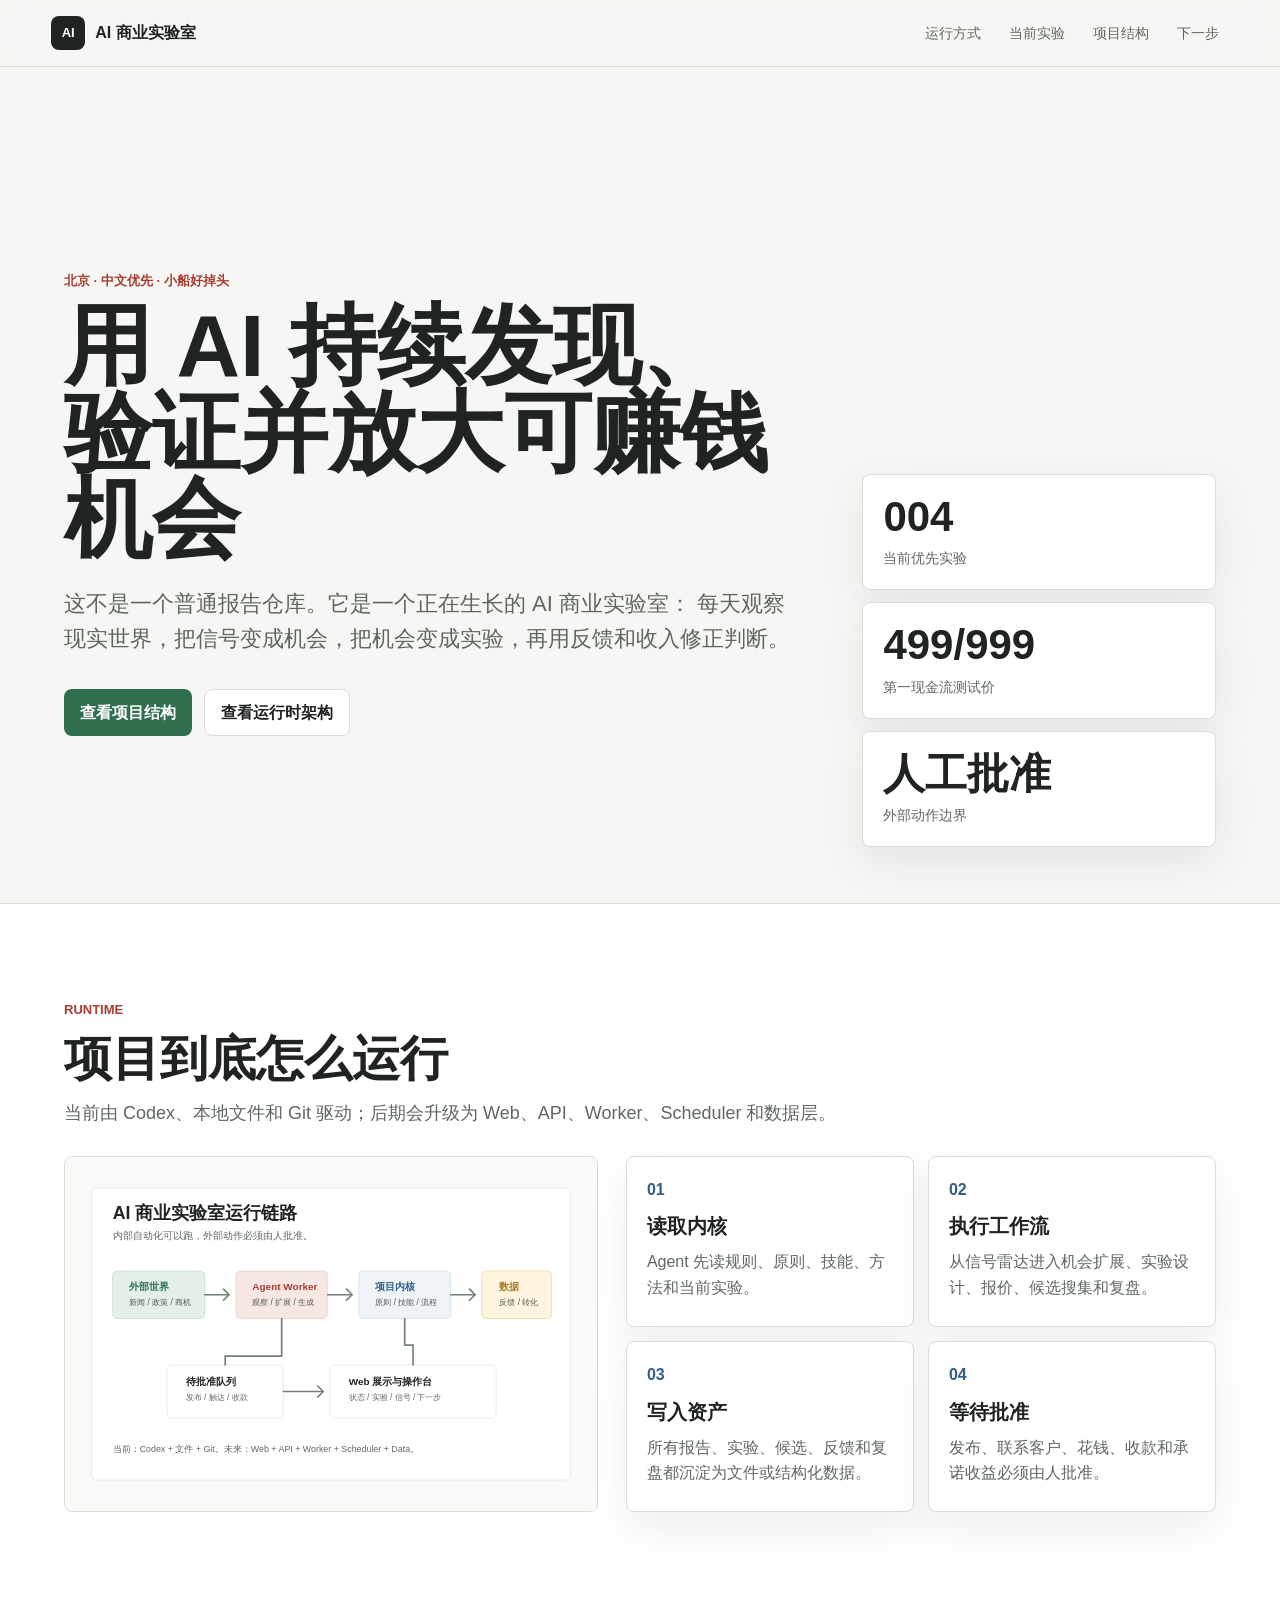
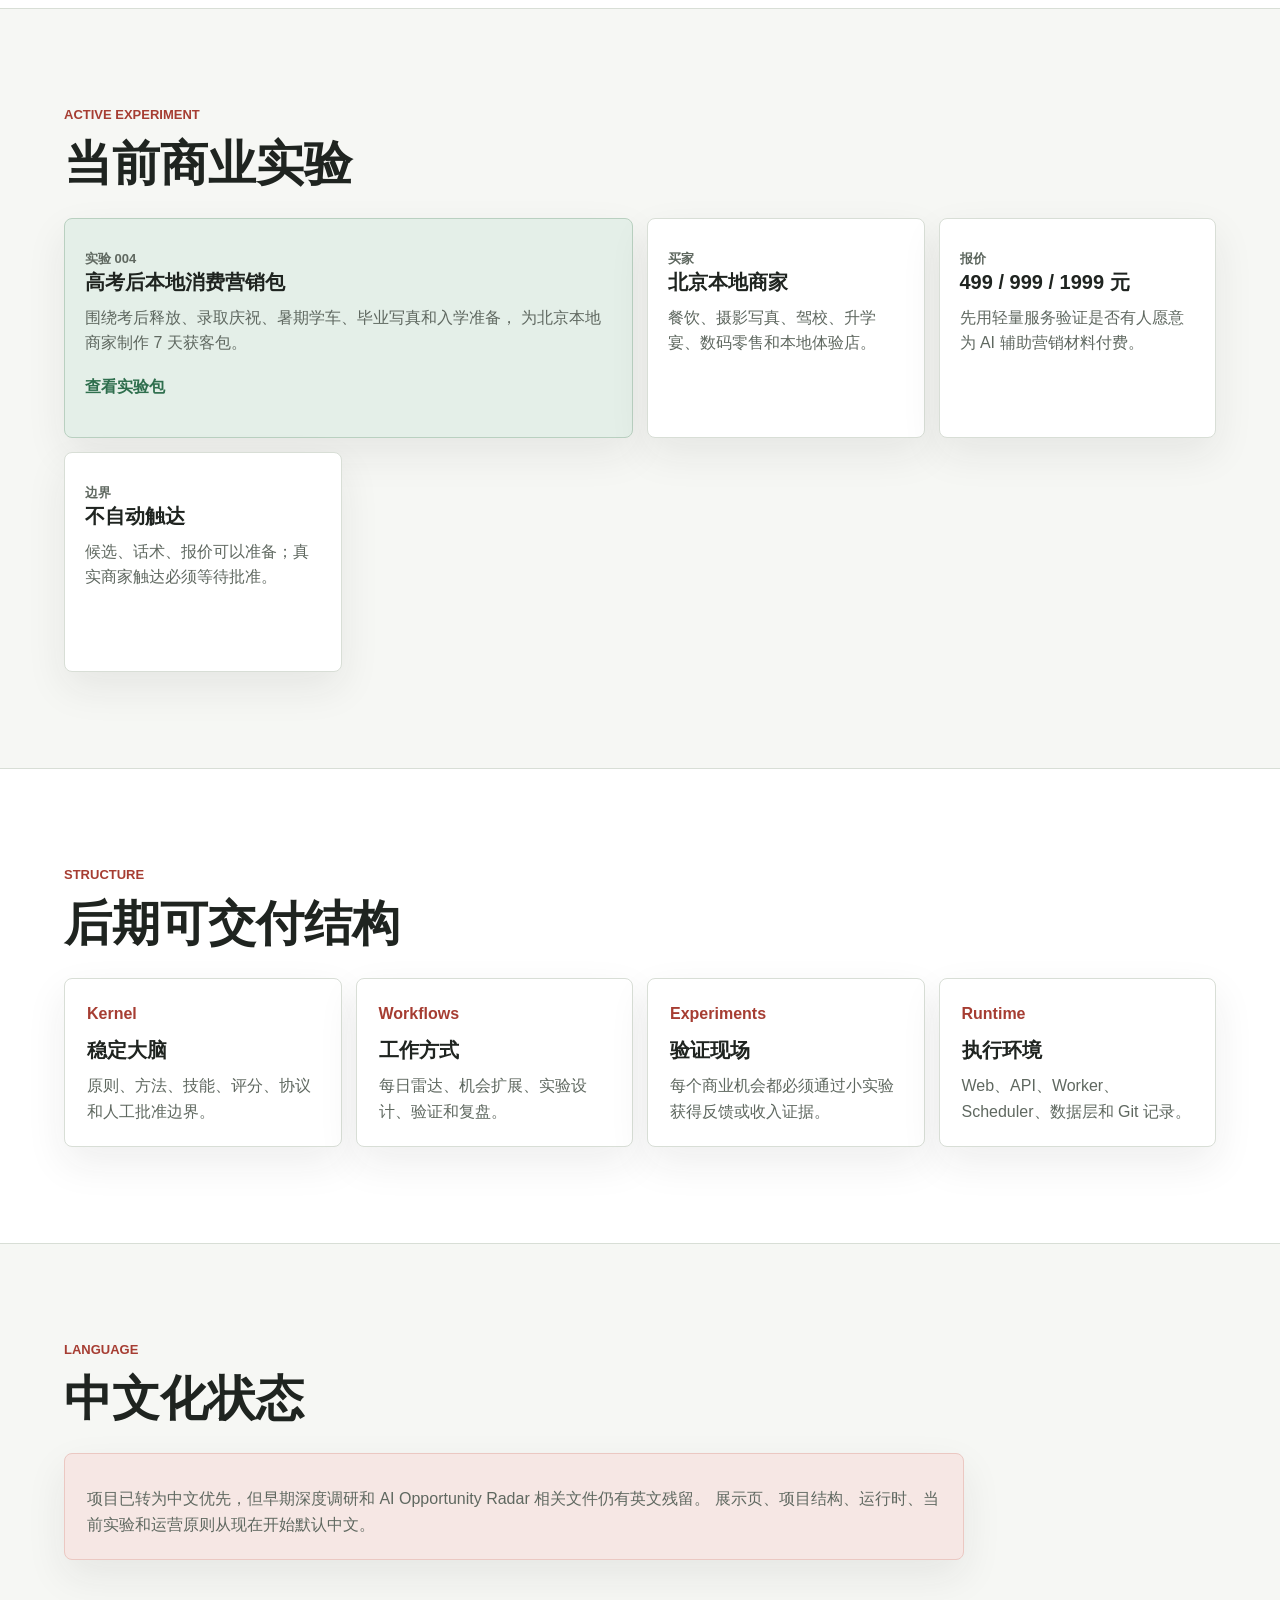
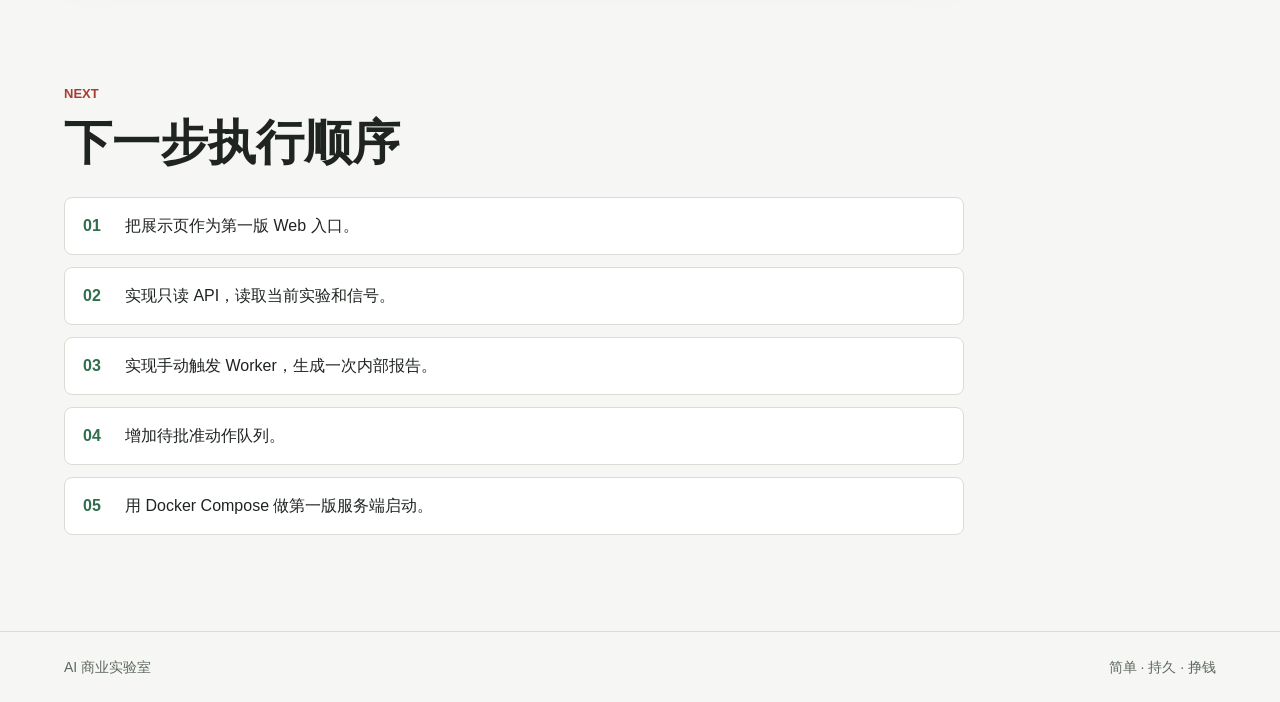
==== apps/web/index.html @ 74cd606f "Add Chinese web overview" ====
<!doctype html>
<html lang="zh-CN">
  <head>
    <meta charset="utf-8">
    <meta name="viewport" content="width=device-width, initial-scale=1">
    <title>AI 商业实验室</title>
    <meta name="description" content="AI 商业实验室：用 AI 持续发现、验证并放大可赚钱机会。">
    <link rel="stylesheet" href="./assets/styles.css">
  </head>
  <body>
    <header class="topbar">
      <a class="brand" href="#top" aria-label="AI 商业实验室首页">
        <span class="brand-mark">AI</span>
        <span>AI 商业实验室</span>
      </a>
      <nav class="nav" aria-label="页面导航">
        <a href="#runtime">运行方式</a>
        <a href="#experiment">当前实验</a>
        <a href="#structure">项目结构</a>
        <a href="#next">下一步</a>
      </nav>
    </header>

    <main id="top">
      <section class="overview">
        <div class="overview-copy">
          <p class="eyebrow">北京 · 中文优先 · 小船好掉头</p>
          <h1>用 AI 持续发现、验证并放大可赚钱机会</h1>
          <p class="lead">
            这不是一个普通报告仓库。它是一个正在生长的 AI 商业实验室：
            每天观察现实世界，把信号变成机会，把机会变成实验，再用反馈和收入修正判断。
          </p>
          <div class="actions" aria-label="关键入口">
            <a class="primary-action" href="../../product/structure.md">查看项目结构</a>
            <a class="secondary-action" href="../../runtime/architecture.md">查看运行时架构</a>
          </div>
        </div>

        <aside class="status-panel" aria-label="项目状态">
          <div class="metric">
            <span class="metric-value">004</span>
            <span class="metric-label">当前优先实验</span>
          </div>
          <div class="metric">
            <span class="metric-value">499/999</span>
            <span class="metric-label">第一现金流测试价</span>
          </div>
          <div class="metric">
            <span class="metric-value">人工批准</span>
            <span class="metric-label">外部动作边界</span>
          </div>
        </aside>
      </section>

      <section id="runtime" class="band">
        <div class="section-heading">
          <p class="eyebrow">Runtime</p>
          <h2>项目到底怎么运行</h2>
          <p>
            当前由 Codex、本地文件和 Git 驱动；后期会升级为 Web、API、Worker、Scheduler 和数据层。
          </p>
        </div>

        <div class="runtime-layout">
          <img class="runtime-map" src="./assets/runtime-map.svg" alt="AI 商业实验室运行图">
          <div class="runtime-steps">
            <div class="step">
              <span class="step-index">01</span>
              <h3>读取内核</h3>
              <p>Agent 先读规则、原则、技能、方法和当前实验。</p>
            </div>
            <div class="step">
              <span class="step-index">02</span>
              <h3>执行工作流</h3>
              <p>从信号雷达进入机会扩展、实验设计、报价、候选搜集和复盘。</p>
            </div>
            <div class="step">
              <span class="step-index">03</span>
              <h3>写入资产</h3>
              <p>所有报告、实验、候选、反馈和复盘都沉淀为文件或结构化数据。</p>
            </div>
            <div class="step">
              <span class="step-index">04</span>
              <h3>等待批准</h3>
              <p>发布、联系客户、花钱、收款和承诺收益必须由人批准。</p>
            </div>
          </div>
        </div>
      </section>

      <section id="experiment" class="section">
        <div class="section-heading">
          <p class="eyebrow">Active Experiment</p>
          <h2>当前商业实验</h2>
        </div>

        <div class="experiment-grid">
          <article class="feature-card highlight">
            <p class="label">实验 004</p>
            <h3>高考后本地消费营销包</h3>
            <p>
              围绕考后释放、录取庆祝、暑期学车、毕业写真和入学准备，
              为北京本地商家制作 7 天获客包。
            </p>
            <a href="../../experiments/004-gaokao-post-exam-local-consumption-pack/README.md">查看实验包</a>
          </article>

          <article class="feature-card">
            <p class="label">买家</p>
            <h3>北京本地商家</h3>
            <p>餐饮、摄影写真、驾校、升学宴、数码零售和本地体验店。</p>
          </article>

          <article class="feature-card">
            <p class="label">报价</p>
            <h3>499 / 999 / 1999 元</h3>
            <p>先用轻量服务验证是否有人愿意为 AI 辅助营销材料付费。</p>
          </article>

          <article class="feature-card">
            <p class="label">边界</p>
            <h3>不自动触达</h3>
            <p>候选、话术、报价可以准备；真实商家触达必须等待批准。</p>
          </article>
        </div>
      </section>

      <section id="structure" class="band">
        <div class="section-heading">
          <p class="eyebrow">Structure</p>
          <h2>后期可交付结构</h2>
        </div>

        <div class="structure-grid">
          <div class="layer">
            <span>Kernel</span>
            <h3>稳定大脑</h3>
            <p>原则、方法、技能、评分、协议和人工批准边界。</p>
          </div>
          <div class="layer">
            <span>Workflows</span>
            <h3>工作方式</h3>
            <p>每日雷达、机会扩展、实验设计、验证和复盘。</p>
          </div>
          <div class="layer">
            <span>Experiments</span>
            <h3>验证现场</h3>
            <p>每个商业机会都必须通过小实验获得反馈或收入证据。</p>
          </div>
          <div class="layer">
            <span>Runtime</span>
            <h3>执行环境</h3>
            <p>Web、API、Worker、Scheduler、数据层和 Git 记录。</p>
          </div>
        </div>
      </section>

      <section class="section">
        <div class="section-heading">
          <p class="eyebrow">Language</p>
          <h2>中文化状态</h2>
        </div>
        <div class="note">
          <p>
            项目已转为中文优先，但早期深度调研和 AI Opportunity Radar 相关文件仍有英文残留。
            展示页、项目结构、运行时、当前实验和运营原则从现在开始默认中文。
          </p>
        </div>
      </section>

      <section id="next" class="section next-section">
        <div class="section-heading">
          <p class="eyebrow">Next</p>
          <h2>下一步执行顺序</h2>
        </div>

        <ol class="next-list">
          <li>把展示页作为第一版 Web 入口。</li>
          <li>实现只读 API，读取当前实验和信号。</li>
          <li>实现手动触发 Worker，生成一次内部报告。</li>
          <li>增加待批准动作队列。</li>
          <li>用 Docker Compose 做第一版服务端启动。</li>
        </ol>
      </section>
    </main>

    <footer class="footer">
      <span>AI 商业实验室</span>
      <span>简单 · 持久 · 挣钱</span>
    </footer>
  </body>
</html>
---- apps/web/assets/styles.css ----
:root {
  color-scheme: light;
  --bg: #f6f7f4;
  --paper: #ffffff;
  --ink: #1f2420;
  --muted: #5f6860;
  --line: #d8ded6;
  --green: #2f6f4e;
  --green-soft: #e4efe8;
  --red: #a63d32;
  --red-soft: #f6e7e4;
  --gold: #a57927;
  --blue: #315f86;
  --shadow: 0 16px 40px rgba(34, 43, 35, 0.08);
}

* {
  box-sizing: border-box;
}

html {
  scroll-behavior: smooth;
}

body {
  margin: 0;
  background: var(--bg);
  color: var(--ink);
  font-family: -apple-system, BlinkMacSystemFont, "Segoe UI", "PingFang SC", "Microsoft YaHei", sans-serif;
  line-height: 1.6;
}

a {
  color: inherit;
  text-decoration: none;
}

.topbar {
  position: sticky;
  top: 0;
  z-index: 10;
  display: flex;
  align-items: center;
  justify-content: space-between;
  gap: 24px;
  padding: 14px clamp(20px, 4vw, 56px);
  background: rgba(246, 247, 244, 0.92);
  border-bottom: 1px solid var(--line);
  backdrop-filter: blur(14px);
}

.brand {
  display: inline-flex;
  align-items: center;
  gap: 10px;
  min-width: max-content;
  font-weight: 700;
}

.brand-mark {
  display: grid;
  place-items: center;
  width: 34px;
  height: 34px;
  border-radius: 8px;
  background: var(--ink);
  color: #fff;
  font-size: 13px;
  letter-spacing: 0;
}

.nav {
  display: flex;
  flex-wrap: wrap;
  justify-content: flex-end;
  gap: 8px;
  font-size: 14px;
  color: var(--muted);
}

.nav a {
  padding: 8px 10px;
  border-radius: 8px;
}

.nav a:hover {
  background: var(--green-soft);
  color: var(--green);
}

main {
  overflow: hidden;
}

.overview {
  display: grid;
  grid-template-columns: minmax(0, 1.35fr) minmax(280px, 0.65fr);
  gap: clamp(24px, 5vw, 64px);
  align-items: stretch;
  min-height: calc(100vh - 64px);
  padding: clamp(42px, 8vw, 92px) clamp(20px, 5vw, 72px) clamp(28px, 5vw, 56px);
}

.overview-copy {
  display: flex;
  flex-direction: column;
  justify-content: center;
  max-width: 920px;
}

.eyebrow {
  margin: 0 0 12px;
  color: var(--red);
  font-size: 13px;
  font-weight: 700;
  letter-spacing: 0;
  text-transform: uppercase;
}

h1,
h2,
h3,
p {
  overflow-wrap: anywhere;
}

h1 {
  max-width: 840px;
  margin: 0;
  font-size: clamp(44px, 7vw, 88px);
  line-height: 0.98;
  letter-spacing: 0;
}

h2 {
  margin: 0;
  font-size: clamp(28px, 4vw, 48px);
  line-height: 1.08;
  letter-spacing: 0;
}

h3 {
  margin: 0;
  font-size: 20px;
  line-height: 1.25;
  letter-spacing: 0;
}

.lead {
  max-width: 760px;
  margin: 24px 0 0;
  color: var(--muted);
  font-size: clamp(17px, 2vw, 22px);
}

.actions {
  display: flex;
  flex-wrap: wrap;
  gap: 12px;
  margin-top: 32px;
}

.primary-action,
.secondary-action {
  display: inline-flex;
  align-items: center;
  min-height: 44px;
  padding: 10px 16px;
  border-radius: 8px;
  font-weight: 700;
}

.primary-action {
  background: var(--green);
  color: #fff;
}

.secondary-action {
  border: 1px solid var(--line);
  background: var(--paper);
}

.status-panel {
  display: grid;
  align-content: end;
  gap: 12px;
}

.metric {
  padding: 20px;
  border: 1px solid var(--line);
  border-radius: 8px;
  background: var(--paper);
  box-shadow: var(--shadow);
}

.metric-value {
  display: block;
  font-size: clamp(28px, 4vw, 42px);
  font-weight: 800;
  line-height: 1.05;
}

.metric-label {
  display: block;
  margin-top: 8px;
  color: var(--muted);
  font-size: 14px;
}

.section,
.band {
  padding: clamp(54px, 8vw, 96px) clamp(20px, 5vw, 72px);
}

.band {
  background: var(--paper);
  border-top: 1px solid var(--line);
  border-bottom: 1px solid var(--line);
}

.section-heading {
  max-width: 780px;
  margin-bottom: 28px;
}

.section-heading p:not(.eyebrow) {
  margin: 14px 0 0;
  color: var(--muted);
  font-size: 18px;
}

.runtime-layout {
  display: grid;
  grid-template-columns: minmax(280px, 0.95fr) minmax(280px, 1.05fr);
  gap: 28px;
  align-items: stretch;
}

.runtime-map {
  width: 100%;
  min-height: 340px;
  border: 1px solid var(--line);
  border-radius: 8px;
  background: #f9faf8;
  object-fit: contain;
}

.runtime-steps {
  display: grid;
  grid-template-columns: repeat(2, minmax(0, 1fr));
  gap: 14px;
}

.step,
.feature-card,
.layer,
.note {
  border: 1px solid var(--line);
  border-radius: 8px;
  background: var(--paper);
  box-shadow: var(--shadow);
}

.step {
  padding: 20px;
}

.step-index {
  display: inline-block;
  margin-bottom: 12px;
  color: var(--blue);
  font-weight: 800;
}

.step p,
.feature-card p,
.layer p,
.note p {
  margin: 10px 0 0;
  color: var(--muted);
}

.experiment-grid {
  display: grid;
  grid-template-columns: repeat(4, minmax(0, 1fr));
  gap: 14px;
}

.feature-card {
  min-height: 220px;
  padding: 20px;
}

.feature-card.highlight {
  grid-column: span 2;
  background: var(--green-soft);
  border-color: #b9d0c0;
}

.feature-card a {
  display: inline-flex;
  margin-top: 18px;
  color: var(--green);
  font-weight: 800;
}

.label {
  margin: 0 0 10px;
  color: var(--gold);
  font-size: 13px;
  font-weight: 800;
}

.structure-grid {
  display: grid;
  grid-template-columns: repeat(4, minmax(0, 1fr));
  gap: 14px;
}

.layer {
  padding: 22px;
}

.layer span {
  display: inline-flex;
  margin-bottom: 12px;
  color: var(--red);
  font-weight: 800;
}

.note {
  max-width: 900px;
  padding: 22px;
  background: var(--red-soft);
  border-color: #ebc8c2;
}

.next-section {
  padding-top: 28px;
}

.next-list {
  display: grid;
  gap: 12px;
  max-width: 900px;
  margin: 0;
  padding: 0;
  list-style: none;
  counter-reset: next;
}

.next-list li {
  counter-increment: next;
  display: grid;
  grid-template-columns: 42px minmax(0, 1fr);
  align-items: center;
  min-height: 58px;
  padding: 14px 18px;
  border: 1px solid var(--line);
  border-radius: 8px;
  background: var(--paper);
}

.next-list li::before {
  content: counter(next, decimal-leading-zero);
  color: var(--green);
  font-weight: 900;
}

.footer {
  display: flex;
  justify-content: space-between;
  gap: 16px;
  padding: 24px clamp(20px, 5vw, 72px);
  border-top: 1px solid var(--line);
  color: var(--muted);
  font-size: 14px;
}

@media (max-width: 980px) {
  .overview,
  .runtime-layout {
    grid-template-columns: 1fr;
  }

  .status-panel {
    grid-template-columns: repeat(3, minmax(0, 1fr));
  }

  .experiment-grid,
  .structure-grid {
    grid-template-columns: repeat(2, minmax(0, 1fr));
  }
}

@media (max-width: 720px) {
  .topbar {
    position: static;
    align-items: flex-start;
    flex-direction: column;
  }

  .nav {
    justify-content: flex-start;
  }

  .overview {
    min-height: auto;
  }

  .status-panel,
  .runtime-steps,
  .experiment-grid,
  .structure-grid {
    grid-template-columns: 1fr;
  }

  .feature-card.highlight {
    grid-column: span 1;
  }

  h1 {
    font-size: clamp(40px, 13vw, 64px);
  }
}
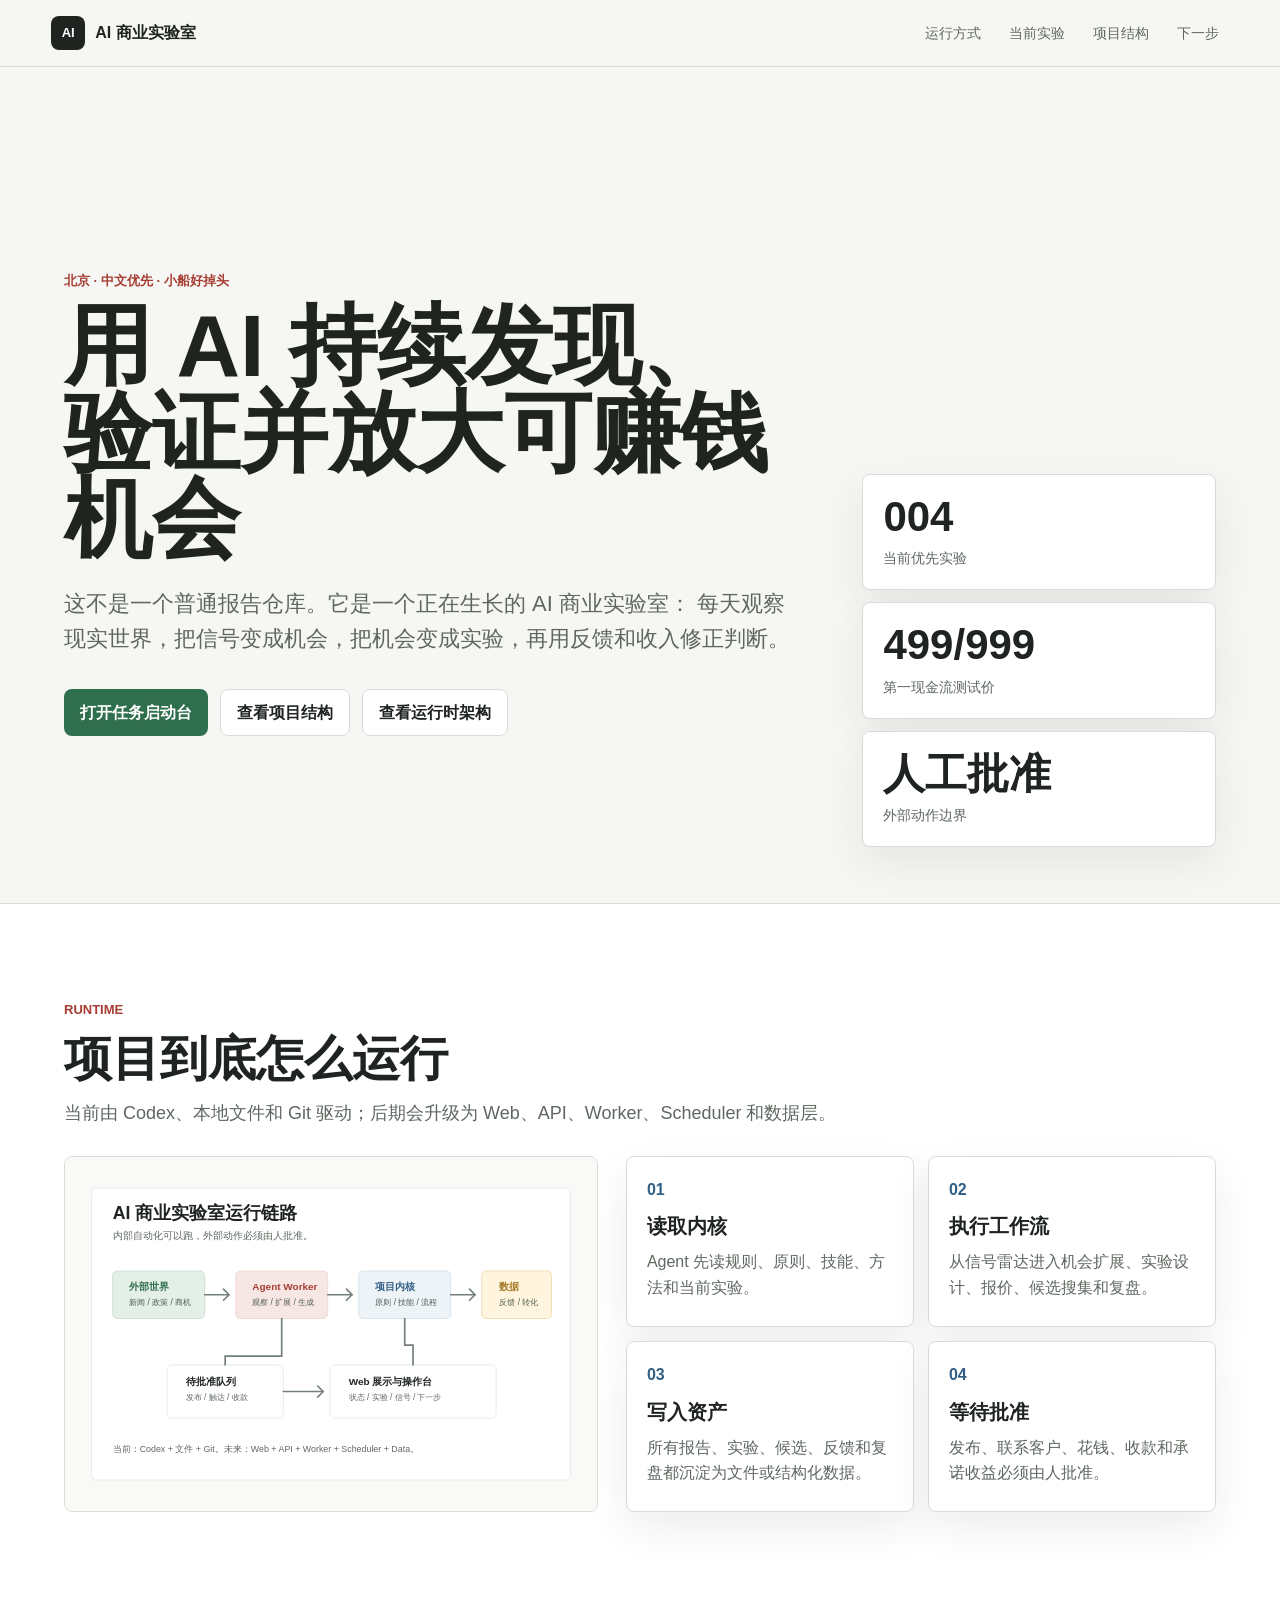
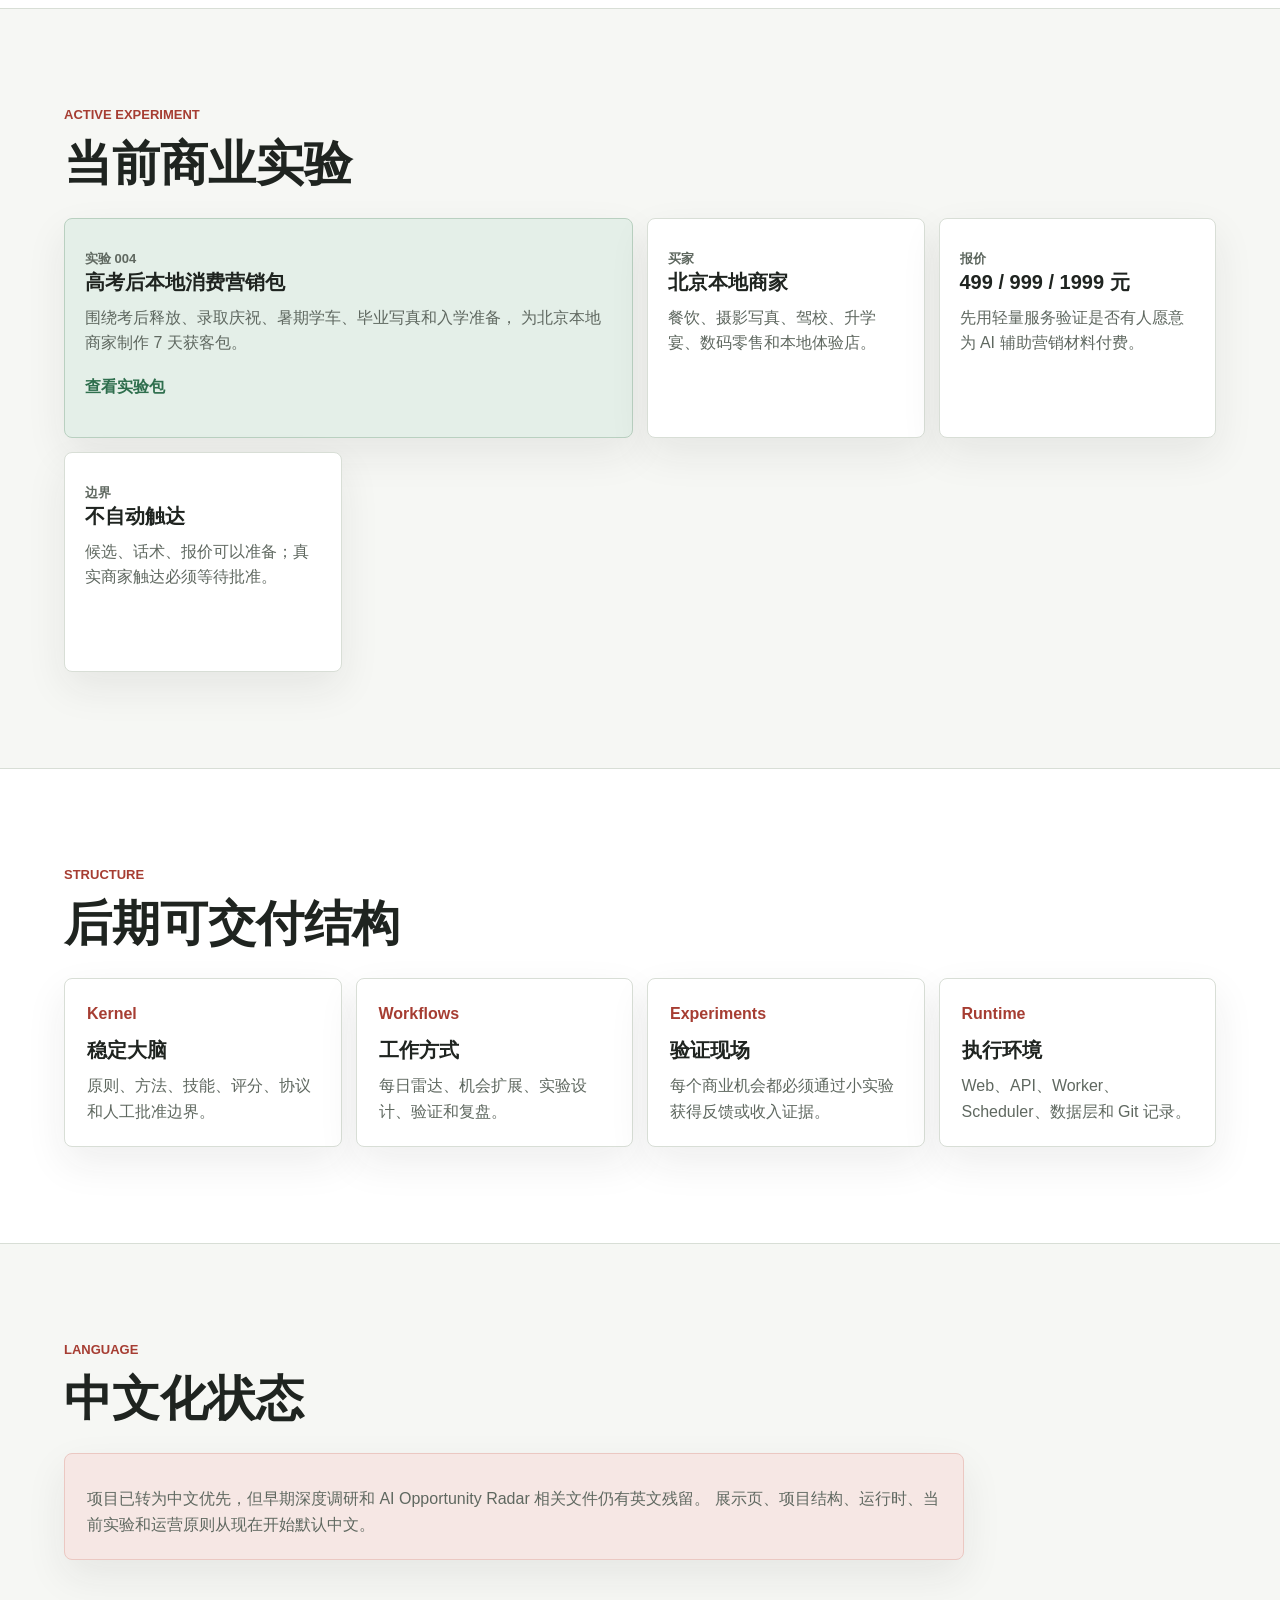
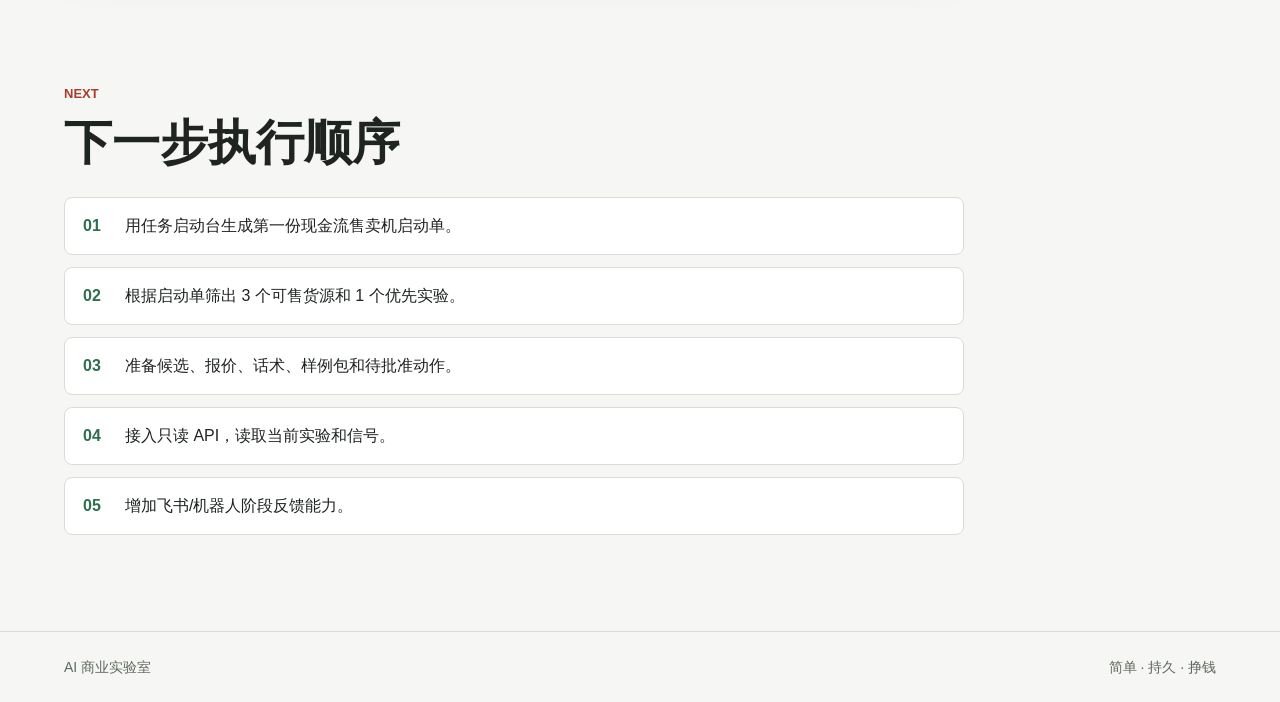
==== commit 5fd5df19: "Add autonomous approval workflow and gaokao experiment prep" ====
--- a/apps/web/index.html
+++ b/apps/web/index.html
@@ -31,7 +31,8 @@
             每天观察现实世界，把信号变成机会，把机会变成实验，再用反馈和收入修正判断。
           </p>
           <div class="actions" aria-label="关键入口">
-            <a class="primary-action" href="../../product/structure.md">查看项目结构</a>
+            <a class="primary-action" href="./task-start.html">打开任务启动台</a>
+            <a class="secondary-action" href="../../product/structure.md">查看项目结构</a>
             <a class="secondary-action" href="../../runtime/architecture.md">查看运行时架构</a>
           </div>
         </div>
@@ -175,11 +176,11 @@
         </div>
 
         <ol class="next-list">
-          <li>把展示页作为第一版 Web 入口。</li>
-          <li>实现只读 API，读取当前实验和信号。</li>
-          <li>实现手动触发 Worker，生成一次内部报告。</li>
-          <li>增加待批准动作队列。</li>
-          <li>用 Docker Compose 做第一版服务端启动。</li>
+          <li>用任务启动台生成第一份现金流售卖机启动单。</li>
+          <li>根据启动单筛出 3 个可售货源和 1 个优先实验。</li>
+          <li>准备候选、报价、话术、样例包和待批准动作。</li>
+          <li>接入只读 API，读取当前实验和信号。</li>
+          <li>增加飞书/机器人阶段反馈能力。</li>
         </ol>
       </section>
     </main>
--- a/apps/web/assets/styles.css
+++ b/apps/web/assets/styles.css
@@ -378,14 +378,211 @@
   font-size: 14px;
 }
 
+.launch-page {
+  overflow: visible;
+}
+
+.launch-hero {
+  display: grid;
+  grid-template-columns: minmax(0, 1fr) minmax(280px, 420px);
+  gap: clamp(24px, 5vw, 56px);
+  align-items: end;
+  padding: clamp(42px, 7vw, 84px) clamp(20px, 5vw, 72px) clamp(26px, 4vw, 44px);
+}
+
+.launch-hero h1 {
+  max-width: 920px;
+  font-size: clamp(42px, 6vw, 78px);
+}
+
+.launch-summary,
+.form-panel,
+.launch-output-panel {
+  border: 1px solid var(--line);
+  border-radius: 8px;
+  background: var(--paper);
+  box-shadow: var(--shadow);
+}
+
+.launch-summary {
+  padding: 22px;
+}
+
+.launch-summary h2 {
+  font-size: 24px;
+}
+
+.launch-summary ul {
+  display: grid;
+  gap: 8px;
+  margin: 16px 0 0;
+  padding-left: 20px;
+  color: var(--muted);
+}
+
+.launch-workspace {
+  display: grid;
+  grid-template-columns: minmax(0, 1.08fr) minmax(320px, 0.92fr);
+  gap: 24px;
+  align-items: start;
+  padding: 0 clamp(20px, 5vw, 72px) clamp(54px, 8vw, 96px);
+}
+
+.launch-form {
+  display: grid;
+  gap: 16px;
+}
+
+.form-panel {
+  padding: clamp(20px, 3vw, 28px);
+}
+
+.form-panel-heading {
+  margin-bottom: 18px;
+}
+
+.form-panel-heading p:not(.eyebrow) {
+  margin: 10px 0 0;
+  color: var(--muted);
+}
+
+.field,
+fieldset.field {
+  display: grid;
+  gap: 10px;
+  margin: 18px 0 0;
+  padding: 0;
+  border: 0;
+}
+
+.field span,
+fieldset.field legend {
+  color: var(--ink);
+  font-weight: 800;
+}
+
+.field strong,
+fieldset.field strong {
+  color: var(--red);
+  font-size: 12px;
+}
+
+textarea,
+input[type="text"],
+select {
+  width: 100%;
+  min-height: 46px;
+  padding: 11px 12px;
+  border: 1px solid var(--line);
+  border-radius: 8px;
+  background: #fbfcfa;
+  color: var(--ink);
+  font: inherit;
+}
+
+textarea {
+  resize: vertical;
+}
+
+textarea:focus,
+input[type="text"]:focus,
+select:focus {
+  outline: 3px solid rgba(47, 111, 78, 0.16);
+  border-color: var(--green);
+}
+
+.choice-grid {
+  display: grid;
+  grid-template-columns: repeat(2, minmax(0, 1fr));
+  gap: 10px;
+}
+
+.choice-grid label,
+fieldset.field label {
+  display: flex;
+  align-items: flex-start;
+  gap: 8px;
+  min-height: 42px;
+  padding: 10px 12px;
+  border: 1px solid var(--line);
+  border-radius: 8px;
+  background: #fbfcfa;
+  color: var(--muted);
+}
+
+input[type="checkbox"],
+input[type="radio"] {
+  width: 16px;
+  height: 16px;
+  margin-top: 4px;
+  accent-color: var(--green);
+  flex: 0 0 auto;
+}
+
+.button-row {
+  display: flex;
+  flex-wrap: wrap;
+  gap: 12px;
+  margin-top: 22px;
+}
+
+button.primary-action,
+button.secondary-action {
+  border: 0;
+  cursor: pointer;
+  font: inherit;
+}
+
+button.secondary-action {
+  border: 1px solid var(--line);
+}
+
+.launch-output-panel {
+  position: sticky;
+  top: 84px;
+  padding: clamp(20px, 3vw, 28px);
+}
+
+.output-heading {
+  display: flex;
+  justify-content: space-between;
+  gap: 12px;
+  align-items: start;
+  margin-bottom: 16px;
+}
+
+.output-heading h2 {
+  font-size: 28px;
+}
+
+#launchOutput {
+  min-height: 560px;
+  max-height: calc(100vh - 220px);
+  margin: 0;
+  padding: 16px;
+  overflow: auto;
+  border: 1px solid var(--line);
+  border-radius: 8px;
+  background: #1f2420;
+  color: #f6f7f4;
+  white-space: pre-wrap;
+  font: 14px/1.65 ui-monospace, SFMono-Regular, Menlo, Consolas, monospace;
+}
+
 @media (max-width: 980px) {
   .overview,
-  .runtime-layout {
+  .runtime-layout,
+  .launch-hero,
+  .launch-workspace {
     grid-template-columns: 1fr;
   }
 
   .status-panel {
     grid-template-columns: repeat(3, minmax(0, 1fr));
+  }
+
+  .launch-output-panel {
+    position: static;
   }
 
   .experiment-grid,
@@ -412,7 +609,8 @@
   .status-panel,
   .runtime-steps,
   .experiment-grid,
-  .structure-grid {
+  .structure-grid,
+  .choice-grid {
     grid-template-columns: 1fr;
   }
 
